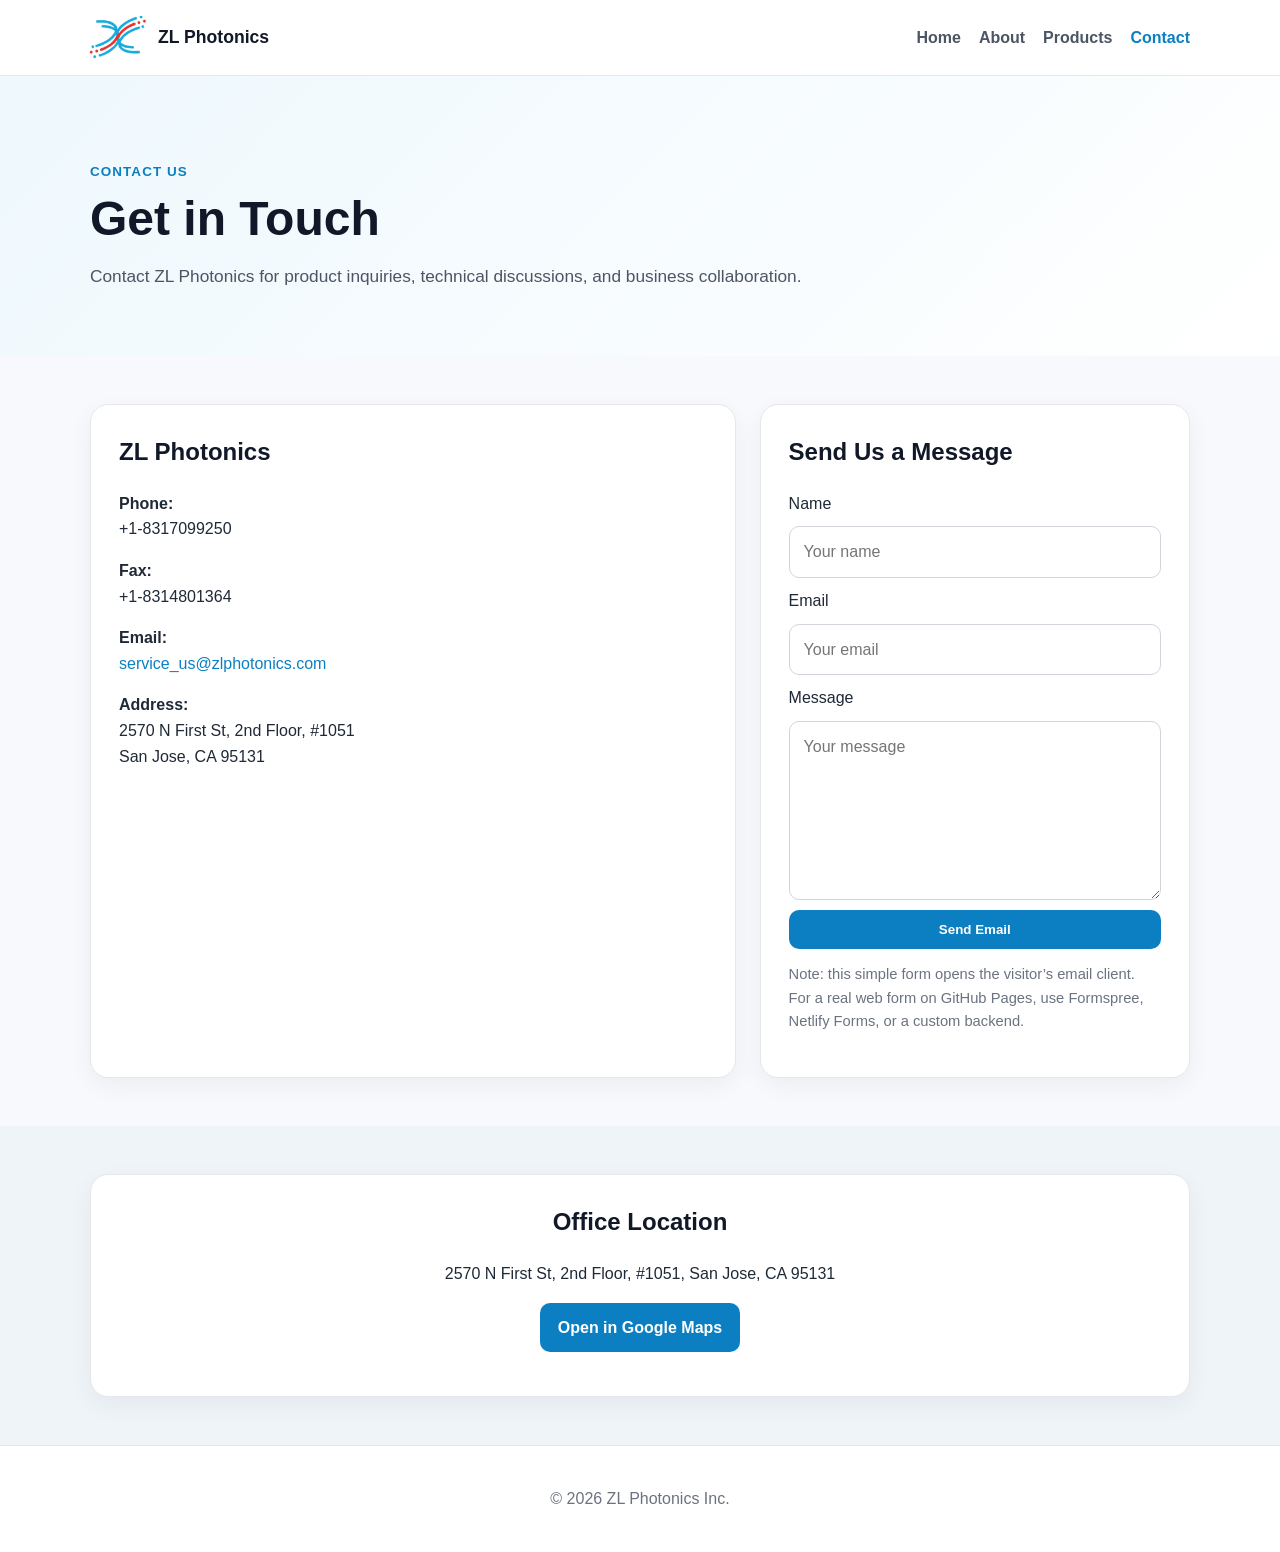
==== contact.html @ 3671f5fa "Add files via upload" ====
<!DOCTYPE html>
<html lang="en">
<head>
  <meta charset="UTF-8" />
  <meta name="viewport" content="width=device-width, initial-scale=1.0" />
  <title>Contact | ZL Photonics</title>
  <meta name="description" content="Contact ZL Photonics" />
  <link rel="stylesheet" href="css/style.css" />
</head>
<body>
  <header class="site-header">
    <div class="container nav-wrap">
      <a class="brand" href="index.html">
        <img src="images/logo.png" alt="ZL Photonics logo" class="logo" />
        <span>ZL Photonics</span>
      </a>

      <nav class="nav">
        <a href="index.html">Home</a>
        <a href="about.html">About</a>
        <a href="products.html">Products</a>
        <a href="contact.html" class="active">Contact</a>
      </nav>
    </div>
  </header>

  <main>
    <section class="page-hero">
      <div class="container">
        <p class="eyebrow">Contact Us</p>
        <h1>Get in Touch</h1>
        <p class="lead">
          Contact ZL Photonics for product inquiries, technical discussions, and
          business collaboration.
        </p>
      </div>
    </section>

    <section class="section">
      <div class="container two-col">
        <div class="card">
          <h2>ZL Photonics</h2>
          <p><strong>Phone:</strong><br />+1-8317099250</p>
          <p><strong>Fax:</strong><br />+1-8314801364</p>
          <p><strong>Email:</strong><br />
            <a href="mailto:service_us@zlphotonics.com">service_us@zlphotonics.com</a>
          </p>
          <p><strong>Address:</strong><br />
            2570 N First St, 2nd Floor, #1051<br />
            San Jose, CA 95131
          </p>
        </div>

        <div class="card">
          <h2>Send Us a Message</h2>
          <form class="contact-form" action="mailto:service_us@zlphotonics.com" method="post" enctype="text/plain">
            <label for="name">Name</label>
            <input id="name" name="name" type="text" placeholder="Your name" />

            <label for="email">Email</label>
            <input id="email" name="email" type="email" placeholder="Your email" />

            <label for="message">Message</label>
            <textarea id="message" name="message" rows="6" placeholder="Your message"></textarea>

            <button type="submit">Send Email</button>
          </form>
          <p class="form-note">
            Note: this simple form opens the visitor’s email client. For a real
            web form on GitHub Pages, use Formspree, Netlify Forms, or a custom backend.
          </p>
        </div>
      </div>
    </section>

    <section class="section alt">
      <div class="container">
        <div class="card centered">
          <h2>Office Location</h2>
          <p>2570 N First St, 2nd Floor, #1051, San Jose, CA 95131</p>
          <p>
            <a
              class="button"
              href="https://www.google.com/maps/search/?api=1&query=2570+N+First+St,+2nd+Floor,+%231051,+San+Jose,+CA+95131"
              target="_blank"
              rel="noopener noreferrer"
            >
              Open in Google Maps
            </a>
          </p>
        </div>
      </div>
    </section>
  </main>

  <footer class="site-footer">
    <div class="container">
      <p>© 2026 ZL Photonics Inc.</p>
    </div>
  </footer>
</body>
</html>
---- css/style.css ----
* {
  box-sizing: border-box;
}

body {
  margin: 0;
  font-family: Arial, Helvetica, sans-serif;
  color: #1f2937;
  background: #f7f9fc;
  line-height: 1.6;
}

a {
  color: #0b7fc2;
  text-decoration: none;
}

a:hover {
  text-decoration: underline;
}

.container {
  width: min(1100px, calc(100% - 32px));
  margin: 0 auto;
}

.site-header {
  background: #ffffff;
  border-bottom: 1px solid #e5e7eb;
  position: sticky;
  top: 0;
  z-index: 10;
}

.nav-wrap {
  display: flex;
  align-items: center;
  justify-content: space-between;
  gap: 20px;
  padding: 16px 0;
}

.brand {
  display: flex;
  align-items: center;
  gap: 12px;
  font-weight: 700;
  font-size: 1.1rem;
  color: #111827;
}

.logo {
  width: 56px;
  height: auto;
}

.nav {
  display: flex;
  gap: 18px;
  flex-wrap: wrap;
}

.nav a {
  color: #4b5563;
  font-weight: 600;
}

.nav a.active,
.nav a:hover {
  color: #0b7fc2;
  text-decoration: none;
}

.page-hero {
  background: linear-gradient(135deg, #eef8fd 0%, #ffffff 100%);
  padding: 72px 0 48px;
}

.eyebrow {
  color: #0b7fc2;
  font-weight: 700;
  text-transform: uppercase;
  letter-spacing: 0.08em;
  font-size: 0.84rem;
  margin-bottom: 10px;
}

h1 {
  margin: 0 0 12px;
  font-size: clamp(2rem, 4vw, 3rem);
  line-height: 1.1;
  color: #111827;
}

h2 {
  margin-top: 0;
  color: #111827;
}

.lead {
  max-width: 760px;
  color: #4b5563;
  font-size: 1.08rem;
}

.section {
  padding: 48px 0;
}

.section.alt {
  background: #eef4f8;
}

.two-col {
  display: grid;
  grid-template-columns: 1.2fr 0.8fr;
  gap: 24px;
}

.card {
  background: #ffffff;
  border: 1px solid #e5e7eb;
  border-radius: 18px;
  padding: 28px;
  box-shadow: 0 8px 24px rgba(15, 23, 42, 0.05);
}

.centered {
  text-align: center;
}

.clean-list {
  margin: 0;
  padding-left: 20px;
}

.products-grid {
  display: grid;
  grid-template-columns: repeat(2, minmax(0, 1fr));
  gap: 24px;
}

.product-card {
  background: #ffffff;
  border: 1px solid #e5e7eb;
  border-radius: 18px;
  padding: 22px;
  box-shadow: 0 8px 24px rgba(15, 23, 42, 0.05);
}

.product-image {
  height: 180px;
  border-radius: 14px;
  margin-bottom: 16px;
  display: grid;
  place-items: center;
  font-weight: 700;
  color: #0b7fc2;
  background: linear-gradient(135deg, #e6f6ff, #f8fbff);
  border: 1px solid #d8ebf5;
}

.button,
button {
  display: inline-block;
  border: none;
  background: #0b7fc2;
  color: #ffffff;
  padding: 12px 18px;
  border-radius: 10px;
  cursor: pointer;
  font-weight: 700;
  text-decoration: none;
}

.button:hover,
button:hover {
  background: #09689f;
  text-decoration: none;
}

.contact-form {
  display: grid;
  gap: 10px;
}

.contact-form input,
.contact-form textarea {
  width: 100%;
  padding: 12px 14px;
  border: 1px solid #d1d5db;
  border-radius: 10px;
  font: inherit;
  background: #fff;
}

.form-note {
  color: #6b7280;
  font-size: 0.92rem;
  margin-top: 14px;
}

.site-footer {
  background: #ffffff;
  border-top: 1px solid #e5e7eb;
  padding: 24px 0;
  text-align: center;
  color: #6b7280;
}

@media (max-width: 800px) {
  .nav-wrap,
  .two-col,
  .products-grid {
    grid-template-columns: 1fr;
    display: grid;
  }

  .nav-wrap {
    gap: 14px;
  }

  .nav {
    gap: 12px;
  }

  .logo {
    width: 48px;
  }
}
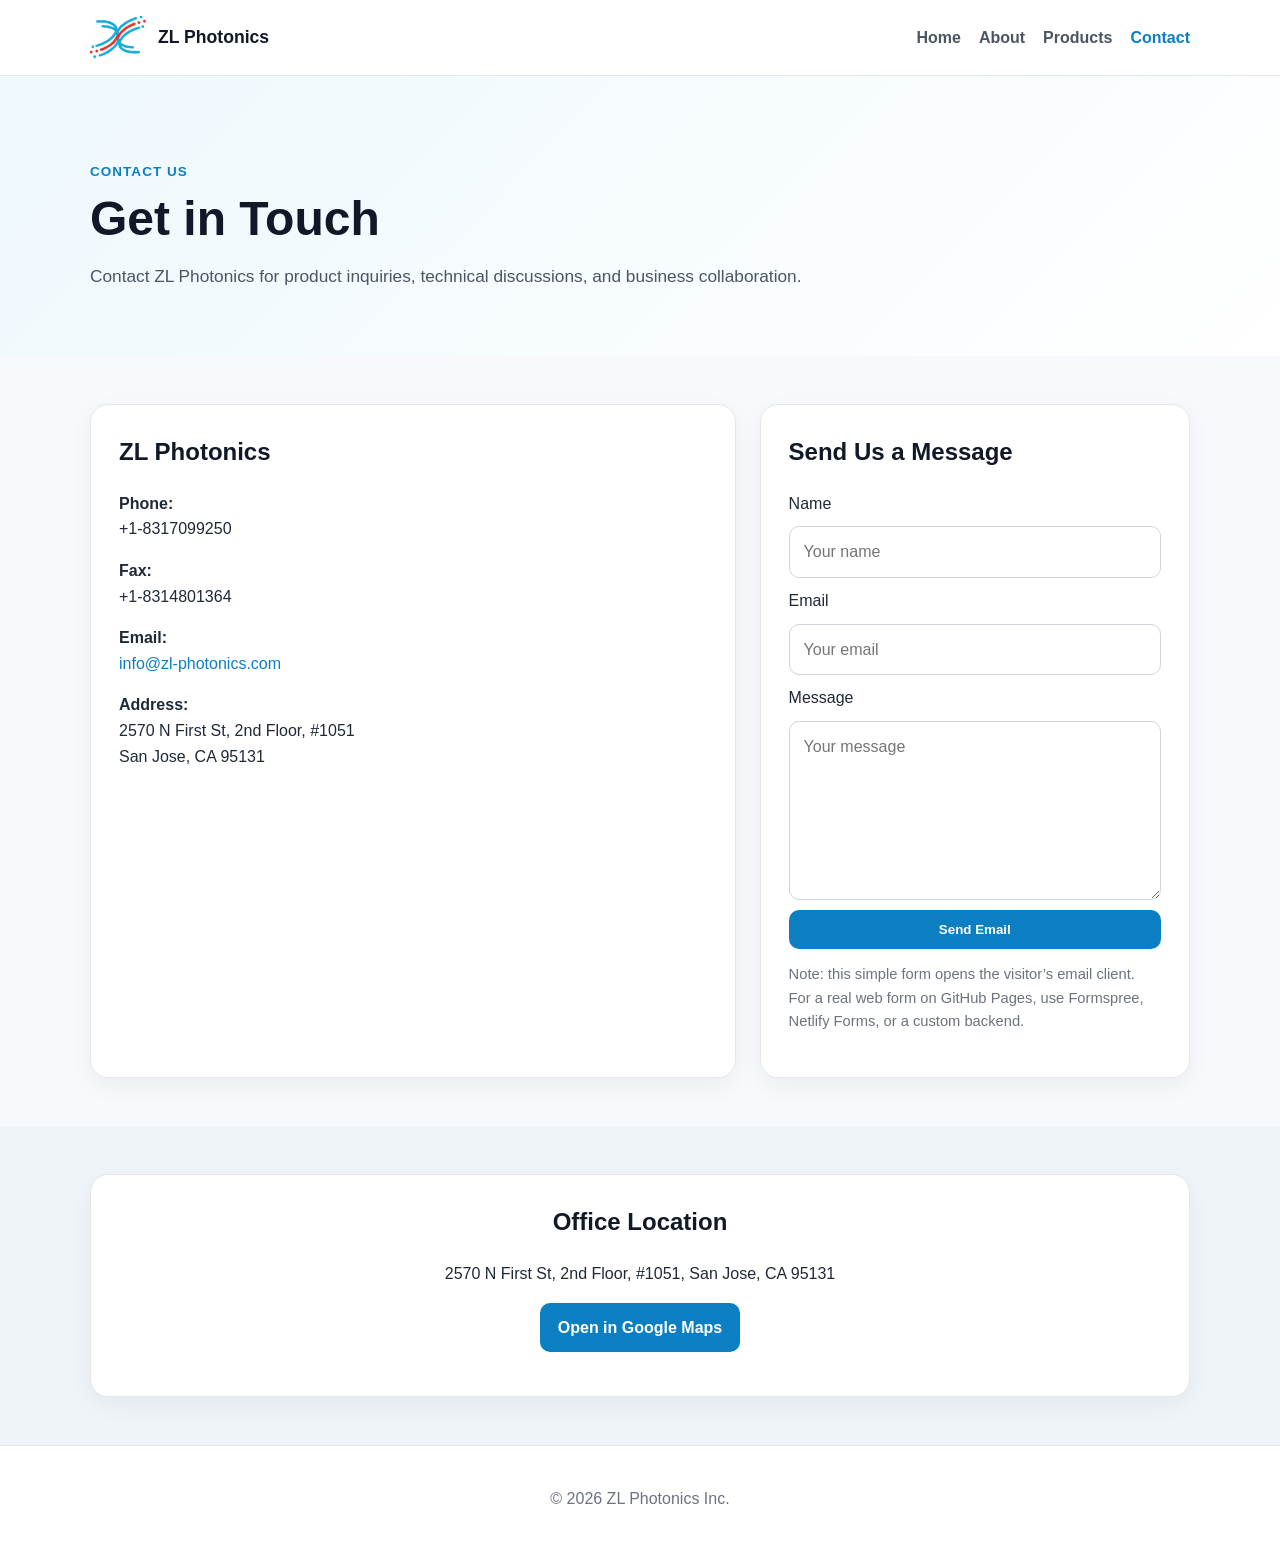
==== commit 367c23d4: "Update contact.html" ====
--- a/contact.html
+++ b/contact.html
@@ -43,7 +43,7 @@
           <p><strong>Phone:</strong><br />+1-8317099250</p>
           <p><strong>Fax:</strong><br />+1-8314801364</p>
           <p><strong>Email:</strong><br />
-            <a href="mailto:service_us@zlphotonics.com">service_us@zlphotonics.com</a>
+            <a href="mailto:info@zl-photonics.com">info@zl-photonics.com</a>
           </p>
           <p><strong>Address:</strong><br />
             2570 N First St, 2nd Floor, #1051<br />
@@ -53,7 +53,7 @@
 
         <div class="card">
           <h2>Send Us a Message</h2>
-          <form class="contact-form" action="mailto:service_us@zlphotonics.com" method="post" enctype="text/plain">
+          <form class="contact-form" action="mailto:info@zl-photonics.com" method="post" enctype="text/plain">
             <label for="name">Name</label>
             <input id="name" name="name" type="text" placeholder="Your name" />
 
@@ -99,4 +99,5 @@
     </div>
   </footer>
 </body>
-</html>+
+</html>
